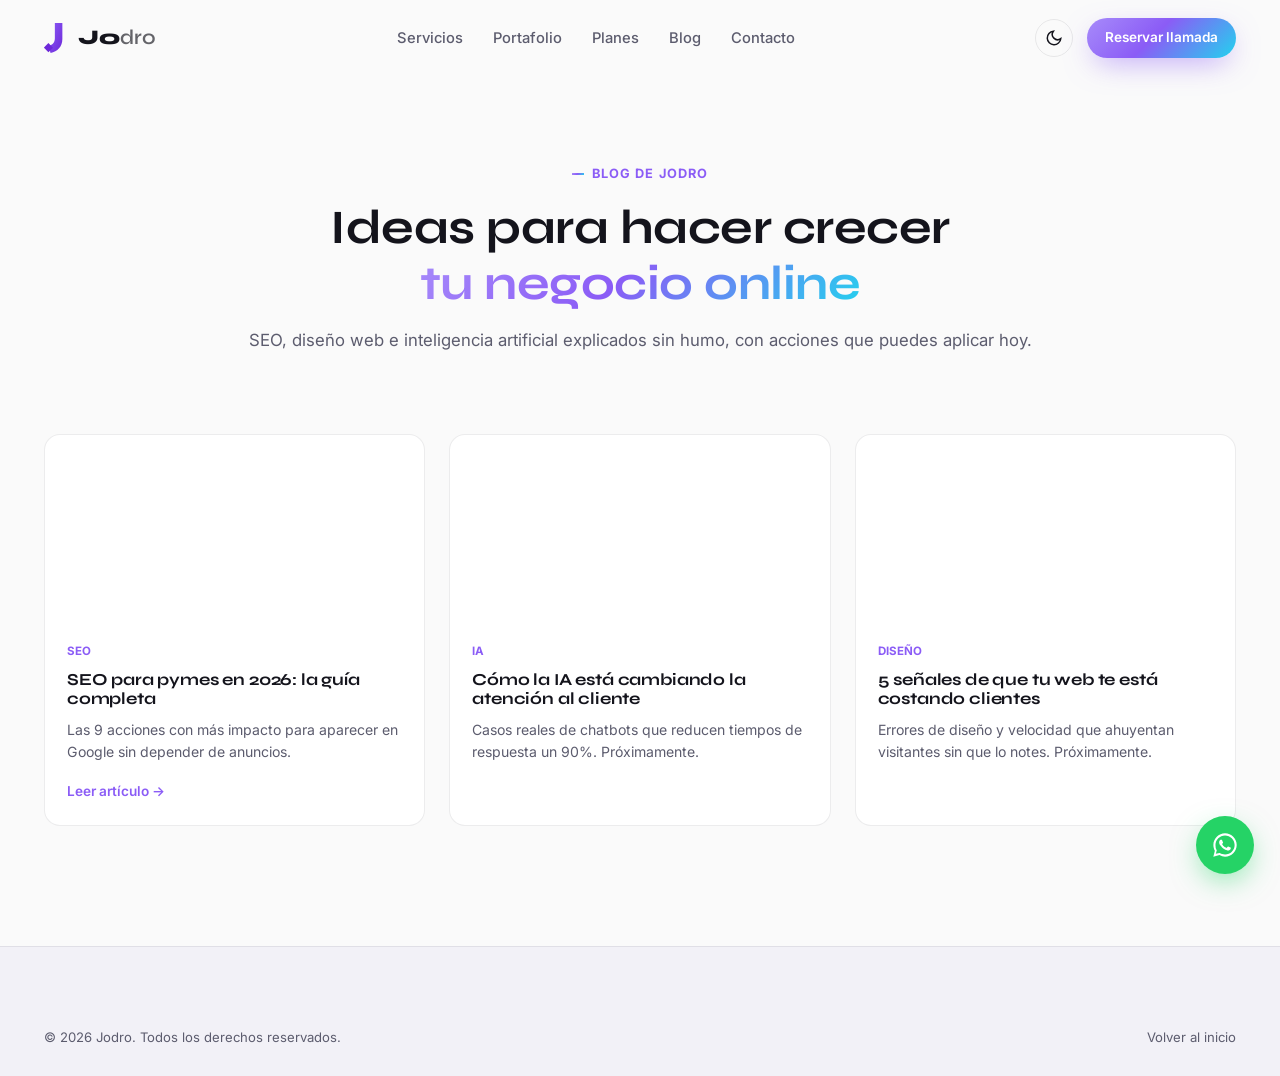
==== blog/index.html @ 542afa88 "Rebuild Jodro as premium digital agency landing page Full redesign from personal portfolio to conver" ====
<!DOCTYPE html>
<html lang="es" data-theme="dark">
<head>
  <meta charset="UTF-8" />
  <meta name="viewport" content="width=device-width, initial-scale=1.0" />
  <title>Blog | Jodro — Diseño Web, SEO e IA para Empresas</title>
  <meta name="description" content="Artículos sobre diseño web, SEO, inteligencia artificial y automatización para ayudarte a hacer crecer tu negocio online." />
  <link rel="canonical" href="https://www.jodro.es/blog/index.html" />
  <meta name="robots" content="index, follow" />
  <link rel="preconnect" href="https://fonts.googleapis.com" />
  <link rel="preconnect" href="https://fonts.gstatic.com" crossorigin />
  <link href="https://fonts.googleapis.com/css2?family=Inter:wght@300;400;500;600;700;800;900&family=Syne:wght@600;700;800&display=swap" rel="stylesheet" />
  <link rel="stylesheet" href="../css/styles.css" />
  <style>
    .blog-index__hero { padding: 160px 0 60px; text-align: center; }
    .blog-index__grid { display: grid; grid-template-columns: repeat(3, 1fr); gap: 24px; }
    @media (max-width: 1024px) { .blog-index__grid { grid-template-columns: 1fr; max-width: 500px; margin: 0 auto; } }
  </style>
</head>
<body>
  <a href="#main" class="skip-link">Saltar al contenido</a>

  <nav class="nav is-scrolled" id="nav">
    <div class="nav__container">
      <a href="../index.html" class="nav__logo" aria-label="Jodro — inicio">
        <svg class="nav__logo-mark" width="26" height="30" viewBox="0 0 48 56" fill="none" xmlns="http://www.w3.org/2000/svg">
          <defs>
            <linearGradient id="jGrad" x1="0" y1="0" x2="1" y2="1">
              <stop offset="0" stop-color="var(--accent-light)" />
              <stop offset="1" stop-color="var(--accent-2)" />
            </linearGradient>
          </defs>
          <path d="M20 0h14v30c0 14-9 24-22 26l-4-13c9-2 12-8 12-15V0z" fill="url(#jGrad)" />
          <rect x="2" y="40" width="12" height="12" fill="var(--accent-2)" transform="rotate(45 8 46)" />
        </svg>
        <span class="nav__logo-text">Jo<span class="nav__logo-dro">dro</span></span>
      </a>
      <ul class="nav__menu" id="navMenu">
        <li><a href="../index.html#servicios" class="nav__link">Servicios</a></li>
        <li><a href="../index.html#portfolio" class="nav__link">Portafolio</a></li>
        <li><a href="../index.html#planes" class="nav__link">Planes</a></li>
        <li><a href="index.html" class="nav__link">Blog</a></li>
        <li><a href="../index.html#contacto" class="nav__link">Contacto</a></li>
      </ul>
      <div class="nav__actions">
        <button class="theme-toggle" id="themeToggle" aria-label="Cambiar tema claro/oscuro">
          <svg class="icon-sun" width="18" height="18" viewBox="0 0 24 24" fill="none" stroke="currentColor" stroke-width="2"><circle cx="12" cy="12" r="4"/><path d="M12 2v2M12 20v2M4.9 4.9l1.4 1.4M17.7 17.7l1.4 1.4M2 12h2M20 12h2M4.9 19.1l1.4-1.4M17.7 6.3l1.4-1.4"/></svg>
          <svg class="icon-moon" width="18" height="18" viewBox="0 0 24 24" fill="none" stroke="currentColor" stroke-width="2"><path d="M21 12.8A9 9 0 1111.2 3 7 7 0 0021 12.8z"/></svg>
        </button>
        <a href="../index.html#contacto" class="btn btn--primary btn--sm nav__cta">Reservar llamada</a>
        <button class="nav__burger" id="burger" aria-label="Abrir menú" aria-expanded="false"><span></span><span></span><span></span></button>
      </div>
    </div>
  </nav>

  <main id="main">
    <section class="blog-index__hero">
      <div class="container">
        <span class="section__tag" style="justify-content:center;display:inline-flex">Blog de Jodro</span>
        <h1 class="section__title" style="font-size:clamp(2rem,4.5vw,3rem)">Ideas para hacer crecer<br /><span class="gradient-text">tu negocio online</span></h1>
        <p class="section__desc">SEO, diseño web e inteligencia artificial explicados sin humo, con acciones que puedes aplicar hoy.</p>
      </div>
    </section>

    <section class="section" style="padding-top:20px">
      <div class="container">
        <div class="blog-index__grid">
          <a href="seo-para-pymes-2026.html" class="blog-card reveal is-visible">
            <div class="blog-card__img" style="background-image:url('https://images.unsplash.com/photo-1432888622747-4eb9a8efeb07?w=700&q=80&auto=format&fit=crop')"></div>
            <div class="blog-card__body">
              <span class="blog-card__tag">SEO</span>
              <h3>SEO para pymes en 2026: la guía completa</h3>
              <p>Las 9 acciones con más impacto para aparecer en Google sin depender de anuncios.</p>
              <span class="blog-card__read">Leer artículo →</span>
            </div>
          </a>
          <div class="blog-card reveal is-visible">
            <div class="blog-card__img" style="background-image:url('https://images.unsplash.com/photo-1531482615713-2afd69097998?w=700&q=80&auto=format&fit=crop')"></div>
            <div class="blog-card__body">
              <span class="blog-card__tag">IA</span>
              <h3>Cómo la IA está cambiando la atención al cliente</h3>
              <p>Casos reales de chatbots que reducen tiempos de respuesta un 90%. Próximamente.</p>
            </div>
          </div>
          <div class="blog-card reveal is-visible">
            <div class="blog-card__img" style="background-image:url('https://images.unsplash.com/photo-1460925895917-afdab827c52f?w=700&q=80&auto=format&fit=crop')"></div>
            <div class="blog-card__body">
              <span class="blog-card__tag">Diseño</span>
              <h3>5 señales de que tu web te está costando clientes</h3>
              <p>Errores de diseño y velocidad que ahuyentan visitantes sin que lo notes. Próximamente.</p>
            </div>
          </div>
        </div>
      </div>
    </section>
  </main>

  <footer class="footer">
    <div class="container">
      <div class="footer__bottom" style="border-top:none;padding-top:0">
        <p>© 2026 Jodro. Todos los derechos reservados.</p>
        <div class="footer__legal">
          <a href="../index.html">Volver al inicio</a>
        </div>
      </div>
    </div>
  </footer>

  <a href="https://wa.me/34600000000" target="_blank" rel="noopener" class="float-whatsapp" aria-label="Escríbenos por WhatsApp">
    <svg width="28" height="28" viewBox="0 0 24 24" fill="currentColor"><path d="M12.04 2c-5.5 0-10 4.5-10 10 0 1.77.46 3.45 1.27 4.9L2 22l5.25-1.38A9.94 9.94 0 0012.04 22c5.5 0 10-4.5 10-10s-4.5-10-10-10zm0 18.2c-1.6 0-3.13-.43-4.46-1.24l-.32-.19-3.13.82.84-3.05-.2-.32A8.18 8.18 0 013.84 12c0-4.53 3.68-8.2 8.2-8.2s8.2 3.67 8.2 8.2-3.67 8.2-8.2 8.2zm4.5-6.13c-.25-.12-1.45-.72-1.68-.8-.22-.08-.39-.12-.55.13-.16.25-.63.8-.78.96-.14.16-.28.18-.53.06-.25-.12-1.06-.39-2.02-1.25-.75-.67-1.25-1.5-1.4-1.75-.14-.25-.02-.38.11-.5.11-.11.25-.28.37-.42.12-.14.16-.25.25-.4.08-.16.04-.31-.02-.43-.06-.12-.55-1.33-.76-1.83-.2-.48-.4-.42-.55-.42h-.47c-.16 0-.43.06-.65.31-.22.25-.86.84-.86 2.05 0 1.2.88 2.37 1 2.53.12.16 1.73 2.64 4.2 3.7.59.25 1.05.4 1.4.51.59.19 1.13.16 1.55.1.47-.07 1.45-.59 1.66-1.17.2-.57.2-1.06.14-1.17-.06-.11-.22-.17-.47-.29z"/></svg>
  </a>

  <script src="../js/main.js"></script>
</body>
</html>
---- css/styles.css ----
/* ===================== RESET & BASE ===================== */
*, *::before, *::after { box-sizing: border-box; margin: 0; padding: 0; }
html { scroll-behavior: smooth; }
@media (prefers-reduced-motion: reduce) {
  html { scroll-behavior: auto; }
  *, *::before, *::after { animation-duration: 0.001ms !important; animation-iteration-count: 1 !important; transition-duration: 0.001ms !important; scroll-behavior: auto !important; }
}

:root {
  --bg: #0a0a0f;
  --bg-alt: #0e0e15;
  --surface: #14141d;
  --surface-2: #1a1a26;
  --border: rgba(255,255,255,0.08);
  --text: #f5f5f8;
  --text-muted: #9999ac;
  --accent: #8b5cf6;
  --accent-2: #6d28d9;
  --accent-light: #a78bfa;
  --accent-cyan: #22d3ee;
  --gradient: linear-gradient(135deg, #a78bfa 0%, #8b5cf6 45%, #22d3ee 100%);
  --shadow: 0 20px 60px -20px rgba(0,0,0,0.5);
  --radius: 16px;
  --radius-sm: 10px;
  --ff-body: 'Inter', system-ui, sans-serif;
  --ff-head: 'Syne', 'Inter', system-ui, sans-serif;
  color-scheme: dark;
}

html[data-theme="light"] {
  --bg: #fafafa;
  --bg-alt: #f2f1f7;
  --surface: #ffffff;
  --surface-2: #f5f4fa;
  --border: rgba(20,20,30,0.08);
  --text: #14141c;
  --text-muted: #5c5c6e;
  --accent: #7c3aed;
  --accent-2: #6d28d9;
  --accent-light: #8b5cf6;
  --shadow: 0 20px 60px -25px rgba(20,20,40,0.25);
  color-scheme: light;
}

body {
  font-family: var(--ff-body);
  background: var(--bg);
  color: var(--text);
  line-height: 1.6;
  -webkit-font-smoothing: antialiased;
  overflow-x: hidden;
  transition: background .3s ease, color .3s ease;
}

h1, h2, h3, h4 { font-family: var(--ff-head); line-height: 1.15; font-weight: 700; letter-spacing: -0.01em; }
a { color: inherit; text-decoration: none; }
ul { list-style: none; }
button { font: inherit; cursor: pointer; border: none; background: none; color: inherit; }
input, select, textarea { font: inherit; color: inherit; }
img { max-width: 100%; display: block; }

.skip-link {
  position: absolute; left: -999px; top: 0; z-index: 999;
  background: var(--accent); color: #fff; padding: 12px 20px; border-radius: 0 0 8px 0;
}
.skip-link:focus { left: 0; }

:focus-visible { outline: 2px solid var(--accent-light); outline-offset: 3px; }

.container { max-width: 1240px; margin: 0 auto; padding: 0 24px; }
.container--narrow { max-width: 860px; }
.section { padding: 120px 0; }
.section-sm { padding: 48px 0; }
@media (max-width: 768px) {
  .section { padding: 80px 0; }
}

.gradient-text {
  background: var(--gradient);
  -webkit-background-clip: text; background-clip: text; color: transparent;
}

.section__tag {
  display: inline-block; font-size: 0.8rem; font-weight: 700; letter-spacing: 0.08em; text-transform: uppercase;
  color: var(--accent-light); margin-bottom: 16px; position: relative; padding-left: 20px;
}
.section__tag::before { content: ''; position: absolute; left: 0; top: 50%; transform: translateY(-50%); width: 12px; height: 2px; background: var(--gradient); }
.section__header { text-align: center; max-width: 680px; margin: 0 auto 64px; }
.section__title { font-size: clamp(1.8rem, 4vw, 2.6rem); margin-bottom: 16px; }
.section__desc { color: var(--text-muted); font-size: 1.05rem; }

/* ===================== REVEAL ANIMATION ===================== */
.reveal { opacity: 0; transform: translateY(28px); transition: opacity .7s cubic-bezier(.2,.7,.3,1), transform .7s cubic-bezier(.2,.7,.3,1); }
.reveal.is-visible { opacity: 1; transform: translateY(0); }

/* ===================== BUTTONS ===================== */
.btn {
  display: inline-flex; align-items: center; justify-content: center; gap: 8px;
  padding: 14px 26px; border-radius: 100px; font-weight: 600; font-size: 0.95rem;
  transition: transform .25s ease, box-shadow .25s ease, background .25s ease, color .25s ease, border-color .25s ease;
  white-space: nowrap;
}
.btn svg { transition: transform .25s ease; }
.btn:hover svg { transform: translateX(3px); }
.btn--primary { background: var(--gradient); color: #fff; box-shadow: 0 10px 30px -8px rgba(139,92,246,0.6); }
.btn--primary:hover { transform: translateY(-2px); box-shadow: 0 16px 36px -8px rgba(139,92,246,0.75); }
.btn--ghost { background: transparent; color: var(--text); border: 1px solid var(--border); }
.btn--ghost:hover { border-color: var(--accent-light); transform: translateY(-2px); }
.btn--light { color: #fff; border-color: rgba(255,255,255,0.35); }
.btn--light:hover { border-color: #fff; }
.btn--sm { padding: 9px 18px; font-size: 0.85rem; }
.btn--lg { padding: 17px 32px; font-size: 1.02rem; }
.btn--full { width: 100%; }

/* ===================== COOKIE BAR ===================== */
.cookie-bar {
  position: fixed; left: 20px; right: 20px; bottom: 20px; z-index: 500;
  max-width: 620px; margin: 0 auto; background: var(--surface); border: 1px solid var(--border);
  border-radius: var(--radius); padding: 20px 24px; box-shadow: var(--shadow);
  display: flex; flex-wrap: wrap; gap: 16px; align-items: center; justify-content: space-between;
  transform: translateY(140%); transition: transform .5s cubic-bezier(.2,.8,.3,1);
}
.cookie-bar.is-visible { transform: translateY(0); }
.cookie-bar p { font-size: 0.85rem; color: var(--text-muted); flex: 1 1 280px; }
.cookie-bar p a { color: var(--accent-light); text-decoration: underline; }
.cookie-bar__actions { display: flex; gap: 10px; flex-shrink: 0; }

/* ===================== NAV ===================== */
.nav { position: fixed; top: 0; left: 0; right: 0; z-index: 400; padding: 18px 0; transition: background .3s ease, padding .3s ease, border-color .3s ease; border-bottom: 1px solid transparent; }
.nav.is-scrolled { background: color-mix(in srgb, var(--bg) 82%, transparent); backdrop-filter: blur(14px); padding: 12px 0; border-color: var(--border); }
.nav__container { max-width: 1240px; margin: 0 auto; padding: 0 24px; display: flex; align-items: center; justify-content: space-between; gap: 24px; }
.nav__logo { display: flex; align-items: center; gap: 8px; font-family: var(--ff-head); font-size: 1.3rem; font-weight: 800; }
.nav__logo-dro { font-weight: 600; opacity: 0.65; }
.nav__menu { display: flex; align-items: center; gap: 30px; }
.nav__link { font-size: 0.92rem; font-weight: 500; color: var(--text-muted); transition: color .2s ease; position: relative; }
.nav__link:hover { color: var(--text); }
.nav__link::after { content: ''; position: absolute; left: 0; bottom: -4px; width: 0; height: 2px; background: var(--gradient); transition: width .25s ease; }
.nav__link:hover::after { width: 100%; }
.nav__actions { display: flex; align-items: center; gap: 14px; }
.theme-toggle { width: 38px; height: 38px; border-radius: 50%; border: 1px solid var(--border); display: flex; align-items: center; justify-content: center; color: var(--text); transition: border-color .2s ease, transform .2s ease; }
.theme-toggle:hover { border-color: var(--accent-light); transform: rotate(15deg); }
.icon-moon { display: none; }
html[data-theme="light"] .icon-sun { display: none; }
html[data-theme="light"] .icon-moon { display: block; }
.nav__cta { display: inline-flex; }
.nav__burger { display: none; flex-direction: column; gap: 5px; width: 26px; }
.nav__burger span { display: block; height: 2px; width: 100%; background: var(--text); border-radius: 2px; transition: transform .3s ease, opacity .3s ease; }
.nav__burger.is-open span:nth-child(1) { transform: translateY(7px) rotate(45deg); }
.nav__burger.is-open span:nth-child(2) { opacity: 0; }
.nav__burger.is-open span:nth-child(3) { transform: translateY(-7px) rotate(-45deg); }

@media (max-width: 900px) {
  .nav__menu {
    position: fixed; top: 0; right: 0; height: 100vh; width: min(78vw, 340px);
    background: var(--surface); flex-direction: column; justify-content: center; align-items: flex-start;
    gap: 24px; padding: 40px; transform: translateX(100%); transition: transform .35s cubic-bezier(.2,.8,.3,1);
    box-shadow: var(--shadow); border-left: 1px solid var(--border);
  }
  .nav__menu.is-open { transform: translateX(0); }
  .nav__cta { display: none; }
  .nav__burger { display: flex; }
}

/* ===================== HERO ===================== */
.hero { position: relative; min-height: 100vh; display: flex; flex-direction: column; align-items: center; justify-content: center; padding: 140px 24px 80px; overflow: hidden; }
.hero__grid {
  position: absolute; inset: 0;
  background-image: linear-gradient(var(--border) 1px, transparent 1px), linear-gradient(90deg, var(--border) 1px, transparent 1px);
  background-size: 64px 64px; mask-image: radial-gradient(ellipse 70% 60% at 50% 20%, black 30%, transparent 80%);
  opacity: 0.5;
}
.hero__glow { position: absolute; border-radius: 50%; filter: blur(90px); opacity: 0.35; pointer-events: none; }
.hero__glow--1 { width: 480px; height: 480px; background: var(--accent); top: -160px; left: -120px; animation: float1 12s ease-in-out infinite; }
.hero__glow--2 { width: 420px; height: 420px; background: var(--accent-cyan); bottom: -160px; right: -120px; animation: float2 14s ease-in-out infinite; }
@keyframes float1 { 0%,100% { transform: translate(0,0); } 50% { transform: translate(40px, 30px); } }
@keyframes float2 { 0%,100% { transform: translate(0,0); } 50% { transform: translate(-30px, -40px); } }

.hero__content { position: relative; z-index: 2; text-align: center; max-width: 820px; }
.hero__badge { display: inline-flex; align-items: center; gap: 8px; padding: 8px 18px; border-radius: 100px; border: 1px solid var(--border); background: var(--surface); font-size: 0.82rem; font-weight: 600; color: var(--text-muted); margin-bottom: 28px; }
.badge__dot { width: 7px; height: 7px; border-radius: 50%; background: #34d399; box-shadow: 0 0 0 0 rgba(52,211,153,.6); animation: pulse 2s infinite; }
@keyframes pulse { 0% { box-shadow: 0 0 0 0 rgba(52,211,153,.6); } 70% { box-shadow: 0 0 0 8px rgba(52,211,153,0); } 100% { box-shadow: 0 0 0 0 rgba(52,211,153,0); } }
.hero__title { font-size: clamp(2.4rem, 6.5vw, 4.6rem); margin-bottom: 24px; }
.hero__subtitle { font-size: clamp(1.02rem, 2vw, 1.25rem); color: var(--text-muted); max-width: 640px; margin: 0 auto 40px; }
.hero__actions { display: flex; gap: 16px; justify-content: center; flex-wrap: wrap; margin-bottom: 64px; }
.hero__stats { display: flex; align-items: center; justify-content: center; gap: 32px; flex-wrap: wrap; }
.stat { display: flex; flex-direction: column; align-items: center; }
.stat__num { font-family: var(--ff-head); font-size: 2rem; font-weight: 800; background: var(--gradient); -webkit-background-clip: text; background-clip: text; color: transparent; }
.stat__label { font-size: 0.85rem; color: var(--text-muted); }
.stat__divider { width: 1px; height: 36px; background: var(--border); }
.hero__scroll { position: absolute; bottom: 32px; left: 50%; transform: translateX(-50%); }
.scroll-line { width: 1px; height: 46px; background: linear-gradient(var(--accent-light), transparent); animation: scrollLine 2s ease-in-out infinite; }
@keyframes scrollLine { 0% { transform: scaleY(0); transform-origin: top; } 50% { transform: scaleY(1); transform-origin: top; } 51% { transform-origin: bottom; } 100% { transform: scaleY(0); transform-origin: bottom; } }

/* ===================== TRUST BAR ===================== */
.trust__label { text-align: center; font-size: 0.85rem; color: var(--text-muted); margin-bottom: 24px; text-transform: uppercase; letter-spacing: 0.06em; }
.trust__logos { display: flex; flex-wrap: wrap; align-items: center; justify-content: center; gap: 40px; }
.trust__logo { font-family: var(--ff-head); font-weight: 700; font-size: 1.1rem; color: var(--text-muted); opacity: 0.6; transition: opacity .2s ease, color .2s ease; }
.trust__logo:hover { opacity: 1; color: var(--accent-light); }

/* ===================== SERVICES ===================== */
.services__grid { display: grid; grid-template-columns: repeat(4, 1fr); gap: 22px; }
.service-card { background: var(--surface); border: 1px solid var(--border); border-radius: var(--radius); padding: 32px 26px; transition: transform .3s ease, border-color .3s ease, box-shadow .3s ease; }
.service-card:hover { transform: translateY(-6px); border-color: var(--accent); box-shadow: var(--shadow); }
.service-card__icon { width: 52px; height: 52px; border-radius: 14px; display: flex; align-items: center; justify-content: center; background: var(--gradient); color: #fff; margin-bottom: 20px; }
.service-card h3 { font-size: 1.12rem; margin-bottom: 10px; }
.service-card p { color: var(--text-muted); font-size: 0.93rem; }
@media (max-width: 1024px) { .services__grid { grid-template-columns: repeat(2, 1fr); } }
@media (max-width: 560px) { .services__grid { grid-template-columns: 1fr; } }

/* ===================== WHY US ===================== */
.why__grid { display: grid; grid-template-columns: 0.9fr 1.1fr; gap: 60px; align-items: start; }
.why__content .section__desc { margin-bottom: 28px; }
.why__list { display: flex; flex-direction: column; gap: 26px; }
.why-item { display: flex; gap: 16px; align-items: flex-start; }
.why-item__icon { width: 38px; height: 38px; border-radius: 10px; background: var(--surface); border: 1px solid var(--border); color: var(--accent-light); display: flex; align-items: center; justify-content: center; flex-shrink: 0; }
.why-item h3 { font-size: 1.02rem; margin-bottom: 4px; }
.why-item p { color: var(--text-muted); font-size: 0.92rem; }
@media (max-width: 900px) { .why__grid { grid-template-columns: 1fr; gap: 40px; } }

/* ===================== PROCESS ===================== */
.process__timeline { display: grid; grid-template-columns: repeat(5, 1fr); gap: 20px; position: relative; }
.process__timeline::before { content: ''; position: absolute; top: 24px; left: 8%; right: 8%; height: 1px; background: var(--border); z-index: 0; }
.process-step { position: relative; z-index: 1; background: var(--bg); padding-top: 4px; }
.process-step__num { font-family: var(--ff-head); font-size: 1.3rem; font-weight: 800; color: var(--bg); background: var(--gradient); width: 48px; height: 48px; border-radius: 50%; display: flex; align-items: center; justify-content: center; margin-bottom: 18px; }
.process-step h3 { font-size: 1.02rem; margin-bottom: 8px; }
.process-step p { color: var(--text-muted); font-size: 0.88rem; }
@media (max-width: 1024px) { .process__timeline { grid-template-columns: repeat(2, 1fr); } .process__timeline::before { display: none; } }
@media (max-width: 560px) { .process__timeline { grid-template-columns: 1fr; } }

/* ===================== PORTFOLIO ===================== */
.portfolio__filters { display: flex; gap: 10px; justify-content: center; flex-wrap: wrap; margin-bottom: 44px; }
.filter-btn { padding: 9px 20px; border-radius: 100px; border: 1px solid var(--border); font-size: 0.86rem; font-weight: 600; color: var(--text-muted); transition: all .2s ease; }
.filter-btn:hover { border-color: var(--accent-light); color: var(--text); }
.filter-btn.is-active { background: var(--gradient); color: #fff; border-color: transparent; }
.portfolio__grid { display: grid; grid-template-columns: repeat(3, 1fr); gap: 24px; }
.portfolio-card { border-radius: var(--radius); overflow: hidden; border: 1px solid var(--border); background: var(--surface); transition: transform .35s ease, box-shadow .35s ease; }
.portfolio-card.is-hidden { display: none; }
.portfolio-card:hover { transform: translateY(-6px); box-shadow: var(--shadow); }
.portfolio-card__img { height: 220px; background-size: cover; background-position: center; transition: transform .5s ease; }
.portfolio-card:hover .portfolio-card__img { transform: scale(1.06); }
.portfolio-card__body { padding: 22px 22px 26px; }
.portfolio-card__tag { display: inline-block; font-size: 0.72rem; font-weight: 700; text-transform: uppercase; letter-spacing: 0.05em; color: var(--accent-light); margin-bottom: 8px; }
.portfolio-card h3 { font-size: 1.08rem; margin-bottom: 8px; }
.portfolio-card__metric { color: var(--text-muted); font-size: 0.88rem; }
.portfolio__cta { text-align: center; margin-top: 48px; }
@media (max-width: 1024px) { .portfolio__grid { grid-template-columns: repeat(2, 1fr); } }
@media (max-width: 640px) { .portfolio__grid { grid-template-columns: 1fr; } }

/* ===================== BEFORE / AFTER ===================== */
.ba-slider { position: relative; max-width: 820px; margin: 0 auto; aspect-ratio: 16/10; border-radius: var(--radius); overflow: hidden; border: 1px solid var(--border); box-shadow: var(--shadow); user-select: none; }
.ba-slider__after, .ba-slider__before { position: absolute; inset: 0; }
.ba-slider__before { clip-path: inset(0 50% 0 0); }
.mock-browser { width: 100%; height: 100%; display: flex; flex-direction: column; }
.mock-browser__bar { height: 34px; background: #dcdce2; display: flex; align-items: center; gap: 6px; padding: 0 14px; flex-shrink: 0; }
.mock-browser__bar span { width: 9px; height: 9px; border-radius: 50%; background: #b6b6c0; }
.mock-browser__content { flex: 1; position: relative; overflow: hidden; }
.mock-browser__content--after { background: linear-gradient(160deg, #14141d, #1d1530 60%, #0e0e15); display: flex; align-items: center; justify-content: center; }
.mock-hero-after { text-align: center; width: 70%; }
.mock-badge { width: 120px; height: 22px; border-radius: 100px; background: rgba(139,92,246,0.25); margin: 0 auto 18px; }
.mock-title-after { height: 26px; border-radius: 6px; background: var(--gradient); margin-bottom: 12px; }
.mock-title-after--sm { width: 60%; margin: 0 auto 22px; opacity: 0.5; }
.mock-cta-after { width: 160px; height: 40px; border-radius: 100px; background: var(--gradient); margin: 0 auto; box-shadow: 0 10px 24px -6px rgba(139,92,246,.7); }
.mock-browser__content--before { background: #ece9e2; padding: 30px 26px; font-family: 'Times New Roman', serif; }
.mock-title-before { height: 22px; width: 80%; background: #8a8578; margin-bottom: 18px; }
.mock-line { height: 10px; width: 100%; background: #cfcabf; margin-bottom: 10px; }
.mock-line--short { width: 60%; }
.mock-popup { position: absolute; bottom: 18px; right: 18px; background: #d64545; color: #fff; font-weight: 800; padding: 10px 16px; border-radius: 4px; font-family: Arial, sans-serif; font-size: 0.85rem; box-shadow: 0 6px 14px rgba(0,0,0,.3); }
.ba-slider__range { position: absolute; inset: 0; width: 100%; height: 100%; opacity: 0; cursor: ew-resize; margin: 0; }
.ba-slider__handle { position: absolute; top: 50%; left: 50%; width: 42px; height: 42px; border-radius: 50%; background: #fff; color: #111; display: flex; align-items: center; justify-content: center; transform: translate(-50%,-50%); box-shadow: 0 6px 20px rgba(0,0,0,.35); pointer-events: none; }
.ba-slider__label { position: absolute; top: 16px; font-size: 0.72rem; font-weight: 700; text-transform: uppercase; letter-spacing: 0.06em; padding: 5px 12px; border-radius: 100px; pointer-events: none; }
.ba-slider__label--before { left: 16px; background: rgba(0,0,0,0.55); color: #fff; }
.ba-slider__label--after { right: 16px; background: rgba(255,255,255,0.9); color: #111; }

/* ===================== STATS BAND ===================== */
.stats-band { background: var(--surface); border-top: 1px solid var(--border); border-bottom: 1px solid var(--border); }
.stats-band__grid { display: grid; grid-template-columns: repeat(4, 1fr); gap: 20px; text-align: center; }
.stats-item { display: flex; flex-direction: column; gap: 6px; }
.stats-item__num { font-family: var(--ff-head); font-size: 2.4rem; font-weight: 800; background: var(--gradient); -webkit-background-clip: text; background-clip: text; color: transparent; }
.stats-item__label { color: var(--text-muted); font-size: 0.9rem; }
@media (max-width: 700px) { .stats-band__grid { grid-template-columns: repeat(2, 1fr); gap: 32px; } }

/* ===================== TESTIMONIALS ===================== */
.testimonials__track { display: flex; gap: 22px; overflow-x: auto; scroll-snap-type: x mandatory; padding-bottom: 12px; scrollbar-width: none; }
.testimonials__track::-webkit-scrollbar { display: none; }
.testi-card { flex: 0 0 min(380px, 86vw); scroll-snap-align: start; background: var(--surface); border: 1px solid var(--border); border-radius: var(--radius); padding: 28px; display: flex; flex-direction: column; gap: 16px; }
.testi-card__stars { color: #fbbf24; letter-spacing: 2px; }
.testi-card p { color: var(--text-muted); font-size: 0.95rem; flex: 1; }
.testi-card__author { display: flex; align-items: center; gap: 12px; }
.testi-card__avatar { width: 42px; height: 42px; border-radius: 50%; background: var(--gradient); color: #fff; font-weight: 700; font-size: 0.85rem; display: flex; align-items: center; justify-content: center; flex-shrink: 0; }
.testi-card__author strong { display: block; font-size: 0.92rem; }
.testi-card__author span { font-size: 0.8rem; color: var(--text-muted); }
.testimonials__dots { display: flex; justify-content: center; gap: 8px; margin-top: 24px; }
.testimonials__dots button { width: 8px; height: 8px; border-radius: 50%; background: var(--border); transition: background .2s ease, transform .2s ease; }
.testimonials__dots button.is-active { background: var(--gradient); transform: scale(1.3); }

/* ===================== PRICING ===================== */
.pricing__grid { display: grid; grid-template-columns: repeat(3, 1fr); gap: 24px; align-items: stretch; }
.price-card { background: var(--surface); border: 1px solid var(--border); border-radius: var(--radius); padding: 36px 30px; display: flex; flex-direction: column; position: relative; transition: transform .3s ease; }
.price-card:hover { transform: translateY(-6px); }
.price-card--featured { border-color: var(--accent); background: linear-gradient(160deg, var(--surface-2), var(--surface)); box-shadow: 0 25px 60px -20px rgba(139,92,246,0.4); }
.price-card__badge { position: absolute; top: -14px; left: 50%; transform: translateX(-50%); background: var(--gradient); color: #fff; font-size: 0.72rem; font-weight: 700; padding: 6px 16px; border-radius: 100px; text-transform: uppercase; letter-spacing: 0.05em; }
.price-card h3 { font-size: 1.3rem; margin-bottom: 10px; }
.price-card__desc { color: var(--text-muted); font-size: 0.9rem; margin-bottom: 20px; min-height: 44px; }
.price-card__price { font-size: 1.1rem; color: var(--text-muted); margin-bottom: 24px; }
.price-card__price strong { font-family: var(--ff-head); font-size: 1.9rem; color: var(--text); display: block; }
.price-card__features { display: flex; flex-direction: column; gap: 12px; margin-bottom: 28px; flex: 1; }
.price-card__features li { position: relative; padding-left: 26px; font-size: 0.9rem; color: var(--text-muted); }
.price-card__features li::before { content: '✓'; position: absolute; left: 0; color: var(--accent-light); font-weight: 800; }
@media (max-width: 1024px) { .pricing__grid { grid-template-columns: 1fr; max-width: 460px; margin: 0 auto; } }

/* ===================== FAQ ===================== */
.faq-item { border-bottom: 1px solid var(--border); }
.faq-item__q { width: 100%; display: flex; align-items: center; justify-content: space-between; gap: 16px; padding: 22px 4px; text-align: left; font-family: var(--ff-head); font-weight: 700; font-size: 1.02rem; }
.faq-item__q svg { flex-shrink: 0; transition: transform .3s ease; color: var(--accent-light); }
.faq-item__q[aria-expanded="true"] svg { transform: rotate(180deg); }
.faq-item__a { max-height: 0; overflow: hidden; transition: max-height .35s ease; }
.faq-item__a p { padding: 0 4px 22px; color: var(--text-muted); font-size: 0.94rem; }

/* ===================== BLOG ===================== */
.blog__grid { display: grid; grid-template-columns: repeat(3, 1fr); gap: 24px; }
.blog-card { border-radius: var(--radius); overflow: hidden; border: 1px solid var(--border); background: var(--surface); transition: transform .3s ease, box-shadow .3s ease; }
.blog-card:hover { transform: translateY(-6px); box-shadow: var(--shadow); }
.blog-card__img { height: 180px; background-size: cover; background-position: center; }
.blog-card__body { padding: 22px; }
.blog-card__tag { display: inline-block; font-size: 0.72rem; font-weight: 700; text-transform: uppercase; color: var(--accent-light); margin-bottom: 10px; }
.blog-card h3 { font-size: 1.05rem; margin-bottom: 10px; }
.blog-card p { color: var(--text-muted); font-size: 0.88rem; margin-bottom: 14px; }
.blog-card__read { font-size: 0.85rem; font-weight: 600; color: var(--accent-light); }
@media (max-width: 1024px) { .blog__grid { grid-template-columns: 1fr; max-width: 460px; margin: 0 auto; } }

/* ===================== CTA FINAL ===================== */
.cta-final { position: relative; padding: 110px 0; text-align: center; background: linear-gradient(160deg, var(--accent-2), #4c1d95 60%, #0a0a0f); overflow: hidden; color: #fff; }
.cta-final__glow { position: absolute; width: 600px; height: 600px; background: var(--accent-cyan); opacity: 0.25; filter: blur(140px); border-radius: 50%; top: -200px; left: 50%; transform: translateX(-50%); }
.cta-final__content { position: relative; z-index: 1; }
.cta-final h2 { font-size: clamp(1.8rem, 4vw, 2.6rem); margin-bottom: 16px; }
.cta-final p { color: rgba(255,255,255,0.75); margin-bottom: 36px; font-size: 1.05rem; }
.cta-final__actions { display: flex; gap: 16px; justify-content: center; flex-wrap: wrap; }
.cta-final .btn--primary { background: #fff; color: var(--accent-2); box-shadow: 0 10px 30px -8px rgba(0,0,0,0.4); }

/* ===================== CONTACT ===================== */
.contact__grid { display: grid; grid-template-columns: 0.9fr 1.1fr; gap: 60px; }
.contact__badges { display: flex; flex-wrap: wrap; gap: 10px; margin: 28px 0; }
.contact__badge { display: flex; align-items: center; gap: 6px; font-size: 0.8rem; font-weight: 600; color: var(--text-muted); background: var(--surface); border: 1px solid var(--border); padding: 8px 14px; border-radius: 100px; }
.contact__badge svg { color: #34d399; }
.contact__list { display: flex; flex-direction: column; gap: 16px; }
.contact__list li { display: flex; align-items: center; gap: 12px; color: var(--text-muted); font-size: 0.94rem; }
.contact__list svg { color: var(--accent-light); flex-shrink: 0; }
.contact__list a:hover { color: var(--text); }

.contact__form { background: var(--surface); border: 1px solid var(--border); border-radius: var(--radius); padding: 36px; position: relative; }
.form-row { display: grid; grid-template-columns: 1fr 1fr; gap: 16px; }
.form-group { margin-bottom: 18px; position: relative; }
.form-group label { display: block; font-size: 0.85rem; font-weight: 600; margin-bottom: 8px; }
.form-group input, .form-group select, .form-group textarea {
  width: 100%; padding: 13px 16px; border-radius: var(--radius-sm); border: 1px solid var(--border);
  background: var(--bg); color: var(--text); transition: border-color .2s ease, box-shadow .2s ease;
}
.form-group input:focus, .form-group select:focus, .form-group textarea:focus { border-color: var(--accent); box-shadow: 0 0 0 3px rgba(139,92,246,0.2); }
.form-group textarea { resize: vertical; }
.form-error { display: none; color: #f87171; font-size: 0.78rem; margin-top: 6px; }
.form-group.has-error input, .form-group.has-error select, .form-group.has-error textarea { border-color: #f87171; }
.form-group.has-error .form-error { display: block; }
.contact__privacy { font-size: 0.78rem; color: var(--text-muted); text-align: center; margin-top: 14px; }
.contact__privacy a { text-decoration: underline; }
.form-success { display: none; position: absolute; inset: 0; background: var(--surface); border-radius: var(--radius); flex-direction: column; align-items: center; justify-content: center; text-align: center; gap: 8px; padding: 30px; }
.form-success svg { color: #34d399; margin-bottom: 8px; }
.form-success.is-visible { display: flex; }
@media (max-width: 900px) { .contact__grid { grid-template-columns: 1fr; gap: 40px; } .form-row { grid-template-columns: 1fr; } }

/* ===================== FOOTER ===================== */
.footer { background: var(--bg-alt); border-top: 1px solid var(--border); padding: 80px 0 28px; }
.footer__top { display: grid; grid-template-columns: 1.6fr 1fr 1fr 1.2fr; gap: 40px; margin-bottom: 56px; }
.footer__brand p { color: var(--text-muted); font-size: 0.9rem; margin: 16px 0 20px; max-width: 300px; }
.footer__social { display: flex; gap: 10px; }
.footer__social a { width: 36px; height: 36px; border-radius: 50%; border: 1px solid var(--border); display: flex; align-items: center; justify-content: center; color: var(--text-muted); transition: all .2s ease; }
.footer__social a:hover { color: #fff; background: var(--gradient); border-color: transparent; }
.footer__col h4 { font-size: 0.9rem; margin-bottom: 18px; }
.footer__col ul { display: flex; flex-direction: column; gap: 12px; }
.footer__col a { color: var(--text-muted); font-size: 0.88rem; transition: color .2s ease; }
.footer__col a:hover { color: var(--accent-light); }
.footer__newsletter { display: flex; gap: 8px; margin-top: 14px; }
.footer__newsletter input { flex: 1; padding: 11px 14px; border-radius: var(--radius-sm); border: 1px solid var(--border); background: var(--bg); color: var(--text); }
.footer__newsletter button { width: 42px; border-radius: var(--radius-sm); background: var(--gradient); color: #fff; display: flex; align-items: center; justify-content: center; flex-shrink: 0; }
.footer__col--newsletter p { color: var(--text-muted); font-size: 0.85rem; }
.footer__bottom { display: flex; justify-content: space-between; align-items: center; flex-wrap: wrap; gap: 14px; padding-top: 28px; border-top: 1px solid var(--border); color: var(--text-muted); font-size: 0.82rem; }
.footer__legal { display: flex; gap: 22px; }
.footer__legal a:hover { color: var(--accent-light); }
@media (max-width: 900px) { .footer__top { grid-template-columns: 1fr 1fr; } }
@media (max-width: 560px) { .footer__top { grid-template-columns: 1fr; } }

/* ===================== FLOATING ACTIONS ===================== */
.float-whatsapp {
  position: fixed; bottom: 26px; right: 26px; z-index: 300; width: 58px; height: 58px; border-radius: 50%;
  background: #25D366; color: #fff; display: flex; align-items: center; justify-content: center;
  box-shadow: 0 10px 30px -6px rgba(37,211,102,0.6); transition: transform .25s ease;
}
.float-whatsapp:hover { transform: scale(1.08); }
.float-top {
  position: fixed; bottom: 26px; right: 96px; z-index: 300; width: 46px; height: 46px; border-radius: 50%;
  background: var(--surface); border: 1px solid var(--border); color: var(--text);
  display: flex; align-items: center; justify-content: center; opacity: 0; visibility: hidden;
  transform: translateY(10px); transition: all .3s ease;
}
.float-top.is-visible { opacity: 1; visibility: visible; transform: translateY(0); }
.float-top:hover { border-color: var(--accent-light); }
@media (max-width: 560px) {
  .float-whatsapp { width: 50px; height: 50px; bottom: 18px; right: 18px; }
  .float-top { width: 40px; height: 40px; bottom: 18px; right: 78px; }
}

/* ===================== MODAL ===================== */
.modal { position: fixed; inset: 0; z-index: 900; display: none; align-items: center; justify-content: center; padding: 20px; }
.modal.is-open { display: flex; }
.modal__overlay { position: absolute; inset: 0; background: rgba(5,5,10,0.7); backdrop-filter: blur(4px); }
.modal__panel {
  position: relative; z-index: 1; background: var(--surface); border: 1px solid var(--border); border-radius: var(--radius);
  padding: 40px; width: 100%; max-width: 440px; box-shadow: var(--shadow);
  animation: modalIn .3s cubic-bezier(.2,.8,.3,1);
}
@keyframes modalIn { from { opacity: 0; transform: translateY(20px) scale(.97); } to { opacity: 1; transform: translateY(0) scale(1); } }
.modal__close { position: absolute; top: 18px; right: 18px; color: var(--text-muted); }
.modal__close:hover { color: var(--text); }
.modal__panel h3 { font-size: 1.3rem; margin-bottom: 8px; }
.modal__panel > p { color: var(--text-muted); font-size: 0.9rem; margin-bottom: 24px; }
.modal .form-success { position: static; padding: 20px 0 0; }

/* ===================== MISC ===================== */
::selection { background: var(--accent); color: #fff; }
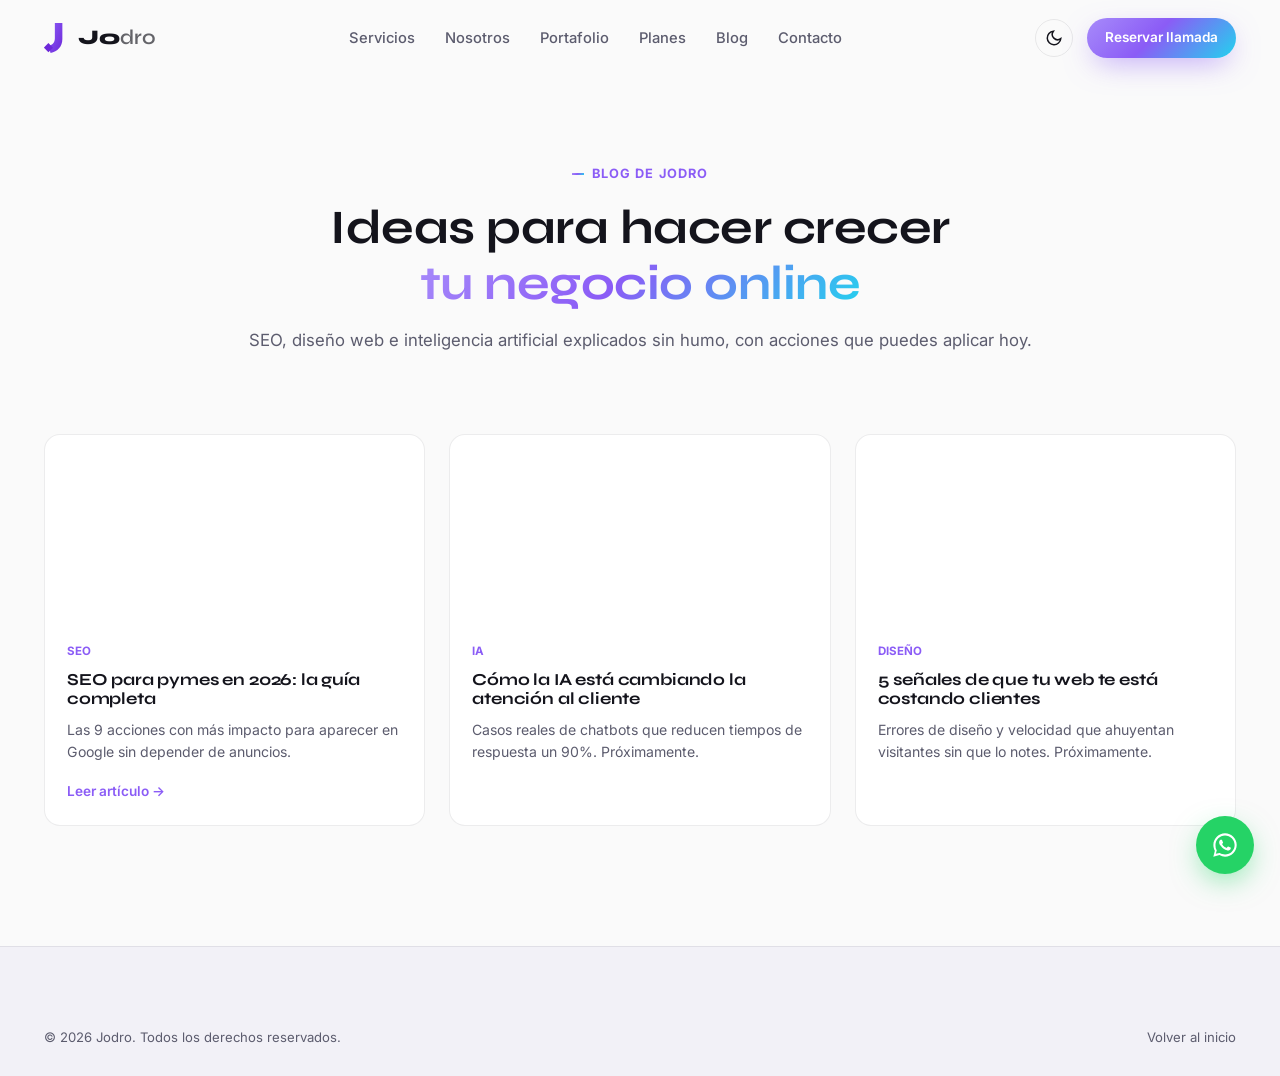
==== commit 91e896e0: "Embed full article on homepage and add company story section Blog section now shows the complete SEO" ====
--- a/blog/index.html
+++ b/blog/index.html
@@ -37,6 +37,7 @@
       </a>
       <ul class="nav__menu" id="navMenu">
         <li><a href="../index.html#servicios" class="nav__link">Servicios</a></li>
+        <li><a href="../index.html#nosotros" class="nav__link">Nosotros</a></li>
         <li><a href="../index.html#portfolio" class="nav__link">Portafolio</a></li>
         <li><a href="../index.html#planes" class="nav__link">Planes</a></li>
         <li><a href="index.html" class="nav__link">Blog</a></li>
--- a/css/styles.css
+++ b/css/styles.css
@@ -197,6 +197,19 @@
 .trust__logo { font-family: var(--ff-head); font-weight: 700; font-size: 1.1rem; color: var(--text-muted); opacity: 0.6; transition: opacity .2s ease, color .2s ease; }
 .trust__logo:hover { opacity: 1; color: var(--accent-light); }
 
+/* ===================== ABOUT / NOSOTROS ===================== */
+.about__grid { display: grid; grid-template-columns: 0.8fr 1.2fr; gap: 60px; align-items: center; }
+.about__visual { display: flex; flex-direction: column; align-items: center; gap: 24px; }
+.about__avatar { width: 180px; height: 180px; border-radius: 50%; background: var(--gradient); display: flex; align-items: center; justify-content: center; box-shadow: 0 25px 60px -20px rgba(139,92,246,0.5); }
+.about__badge-card { background: var(--surface); border: 1px solid var(--border); border-radius: var(--radius-sm); padding: 16px 20px; display: flex; align-items: center; gap: 14px; font-size: 0.85rem; color: var(--text-muted); max-width: 260px; }
+.about__badge-num { font-family: var(--ff-head); font-size: 1.7rem; font-weight: 800; background: var(--gradient); -webkit-background-clip: text; background-clip: text; color: transparent; flex-shrink: 0; }
+.about__content p { color: var(--text-muted); margin-bottom: 16px; }
+.about__values { display: flex; flex-direction: column; gap: 14px; margin: 24px 0 28px; }
+.about__values li { color: var(--text-muted); font-size: 0.94rem; padding-left: 22px; position: relative; }
+.about__values li::before { content: ''; position: absolute; left: 0; top: 8px; width: 8px; height: 8px; border-radius: 50%; background: var(--gradient); }
+.about__values strong { color: var(--text); }
+@media (max-width: 900px) { .about__grid { grid-template-columns: 1fr; gap: 40px; } }
+
 /* ===================== SERVICES ===================== */
 .services__grid { display: grid; grid-template-columns: repeat(4, 1fr); gap: 22px; }
 .service-card { background: var(--surface); border: 1px solid var(--border); border-radius: var(--radius); padding: 32px 26px; transition: transform .3s ease, border-color .3s ease, box-shadow .3s ease; }
@@ -233,15 +246,17 @@
 .filter-btn:hover { border-color: var(--accent-light); color: var(--text); }
 .filter-btn.is-active { background: var(--gradient); color: #fff; border-color: transparent; }
 .portfolio__grid { display: grid; grid-template-columns: repeat(3, 1fr); gap: 24px; }
-.portfolio-card { border-radius: var(--radius); overflow: hidden; border: 1px solid var(--border); background: var(--surface); transition: transform .35s ease, box-shadow .35s ease; }
+.portfolio-card { display: block; border-radius: var(--radius); overflow: hidden; border: 1px solid var(--border); background: var(--surface); transition: transform .35s ease, box-shadow .35s ease, border-color .35s ease; cursor: pointer; }
 .portfolio-card.is-hidden { display: none; }
-.portfolio-card:hover { transform: translateY(-6px); box-shadow: var(--shadow); }
+.portfolio-card:hover { transform: translateY(-6px); box-shadow: var(--shadow); border-color: var(--accent); }
 .portfolio-card__img { height: 220px; background-size: cover; background-position: center; transition: transform .5s ease; }
 .portfolio-card:hover .portfolio-card__img { transform: scale(1.06); }
 .portfolio-card__body { padding: 22px 22px 26px; }
 .portfolio-card__tag { display: inline-block; font-size: 0.72rem; font-weight: 700; text-transform: uppercase; letter-spacing: 0.05em; color: var(--accent-light); margin-bottom: 8px; }
 .portfolio-card h3 { font-size: 1.08rem; margin-bottom: 8px; }
-.portfolio-card__metric { color: var(--text-muted); font-size: 0.88rem; }
+.portfolio-card__metric { color: var(--text-muted); font-size: 0.88rem; margin-bottom: 14px; }
+.portfolio-card__link { display: inline-flex; align-items: center; gap: 6px; font-size: 0.85rem; font-weight: 600; color: var(--accent-light); opacity: 0; transform: translateX(-6px); transition: opacity .3s ease, transform .3s ease; }
+.portfolio-card:hover .portfolio-card__link { opacity: 1; transform: translateX(0); }
 .portfolio__cta { text-align: center; margin-top: 48px; }
 @media (max-width: 1024px) { .portfolio__grid { grid-template-columns: repeat(2, 1fr); } }
 @media (max-width: 640px) { .portfolio__grid { grid-template-columns: 1fr; } }
@@ -279,20 +294,6 @@
 .stats-item__label { color: var(--text-muted); font-size: 0.9rem; }
 @media (max-width: 700px) { .stats-band__grid { grid-template-columns: repeat(2, 1fr); gap: 32px; } }
 
-/* ===================== TESTIMONIALS ===================== */
-.testimonials__track { display: flex; gap: 22px; overflow-x: auto; scroll-snap-type: x mandatory; padding-bottom: 12px; scrollbar-width: none; }
-.testimonials__track::-webkit-scrollbar { display: none; }
-.testi-card { flex: 0 0 min(380px, 86vw); scroll-snap-align: start; background: var(--surface); border: 1px solid var(--border); border-radius: var(--radius); padding: 28px; display: flex; flex-direction: column; gap: 16px; }
-.testi-card__stars { color: #fbbf24; letter-spacing: 2px; }
-.testi-card p { color: var(--text-muted); font-size: 0.95rem; flex: 1; }
-.testi-card__author { display: flex; align-items: center; gap: 12px; }
-.testi-card__avatar { width: 42px; height: 42px; border-radius: 50%; background: var(--gradient); color: #fff; font-weight: 700; font-size: 0.85rem; display: flex; align-items: center; justify-content: center; flex-shrink: 0; }
-.testi-card__author strong { display: block; font-size: 0.92rem; }
-.testi-card__author span { font-size: 0.8rem; color: var(--text-muted); }
-.testimonials__dots { display: flex; justify-content: center; gap: 8px; margin-top: 24px; }
-.testimonials__dots button { width: 8px; height: 8px; border-radius: 50%; background: var(--border); transition: background .2s ease, transform .2s ease; }
-.testimonials__dots button.is-active { background: var(--gradient); transform: scale(1.3); }
-
 /* ===================== PRICING ===================== */
 .pricing__grid { display: grid; grid-template-columns: repeat(3, 1fr); gap: 24px; align-items: stretch; }
 .price-card { background: var(--surface); border: 1px solid var(--border); border-radius: var(--radius); padding: 36px 30px; display: flex; flex-direction: column; position: relative; transition: transform .3s ease; }
@@ -317,7 +318,6 @@
 .faq-item__a p { padding: 0 4px 22px; color: var(--text-muted); font-size: 0.94rem; }
 
 /* ===================== BLOG ===================== */
-.blog__grid { display: grid; grid-template-columns: repeat(3, 1fr); gap: 24px; }
 .blog-card { border-radius: var(--radius); overflow: hidden; border: 1px solid var(--border); background: var(--surface); transition: transform .3s ease, box-shadow .3s ease; }
 .blog-card:hover { transform: translateY(-6px); box-shadow: var(--shadow); }
 .blog-card__img { height: 180px; background-size: cover; background-position: center; }
@@ -326,7 +326,22 @@
 .blog-card h3 { font-size: 1.05rem; margin-bottom: 10px; }
 .blog-card p { color: var(--text-muted); font-size: 0.88rem; margin-bottom: 14px; }
 .blog-card__read { font-size: 0.85rem; font-weight: 600; color: var(--accent-light); }
-@media (max-width: 1024px) { .blog__grid { grid-template-columns: 1fr; max-width: 460px; margin: 0 auto; } }
+
+/* ===================== ARTICLE EMBED ===================== */
+.article-embed { background: var(--surface); border: 1px solid var(--border); border-radius: var(--radius); padding: 40px; }
+.article-embed__img { width: 100%; height: 280px; object-fit: cover; border-radius: var(--radius-sm); margin-bottom: 24px; }
+.article-embed h3 { font-size: clamp(1.4rem, 3vw, 1.9rem); margin: 6px 0 20px; }
+.article-embed h4 { font-size: 1.15rem; margin: 32px 0 12px; }
+.article-embed p { color: var(--text-muted); margin-bottom: 16px; font-size: 1rem; }
+.article-embed ul { color: var(--text-muted); margin: 0 0 16px 22px; }
+.article-embed li { margin-bottom: 6px; }
+.article-embed table { width: 100%; border-collapse: collapse; margin: 12px 0 24px; }
+.article-embed th, .article-embed td { border: 1px solid var(--border); padding: 10px 14px; text-align: left; font-size: 0.9rem; }
+.article-embed th { color: var(--text); font-family: var(--ff-head); }
+.article-embed__cta { background: var(--surface-2); border: 1px solid var(--border); border-radius: var(--radius-sm); padding: 28px; text-align: center; margin-top: 32px; }
+.article-embed__cta h4 { margin-top: 0; }
+.article-embed__cta p { margin-bottom: 20px; }
+@media (max-width: 640px) { .article-embed { padding: 26px; } }
 
 /* ===================== CTA FINAL ===================== */
 .cta-final { position: relative; padding: 110px 0; text-align: center; background: linear-gradient(160deg, var(--accent-2), #4c1d95 60%, #0a0a0f); overflow: hidden; color: #fff; }
